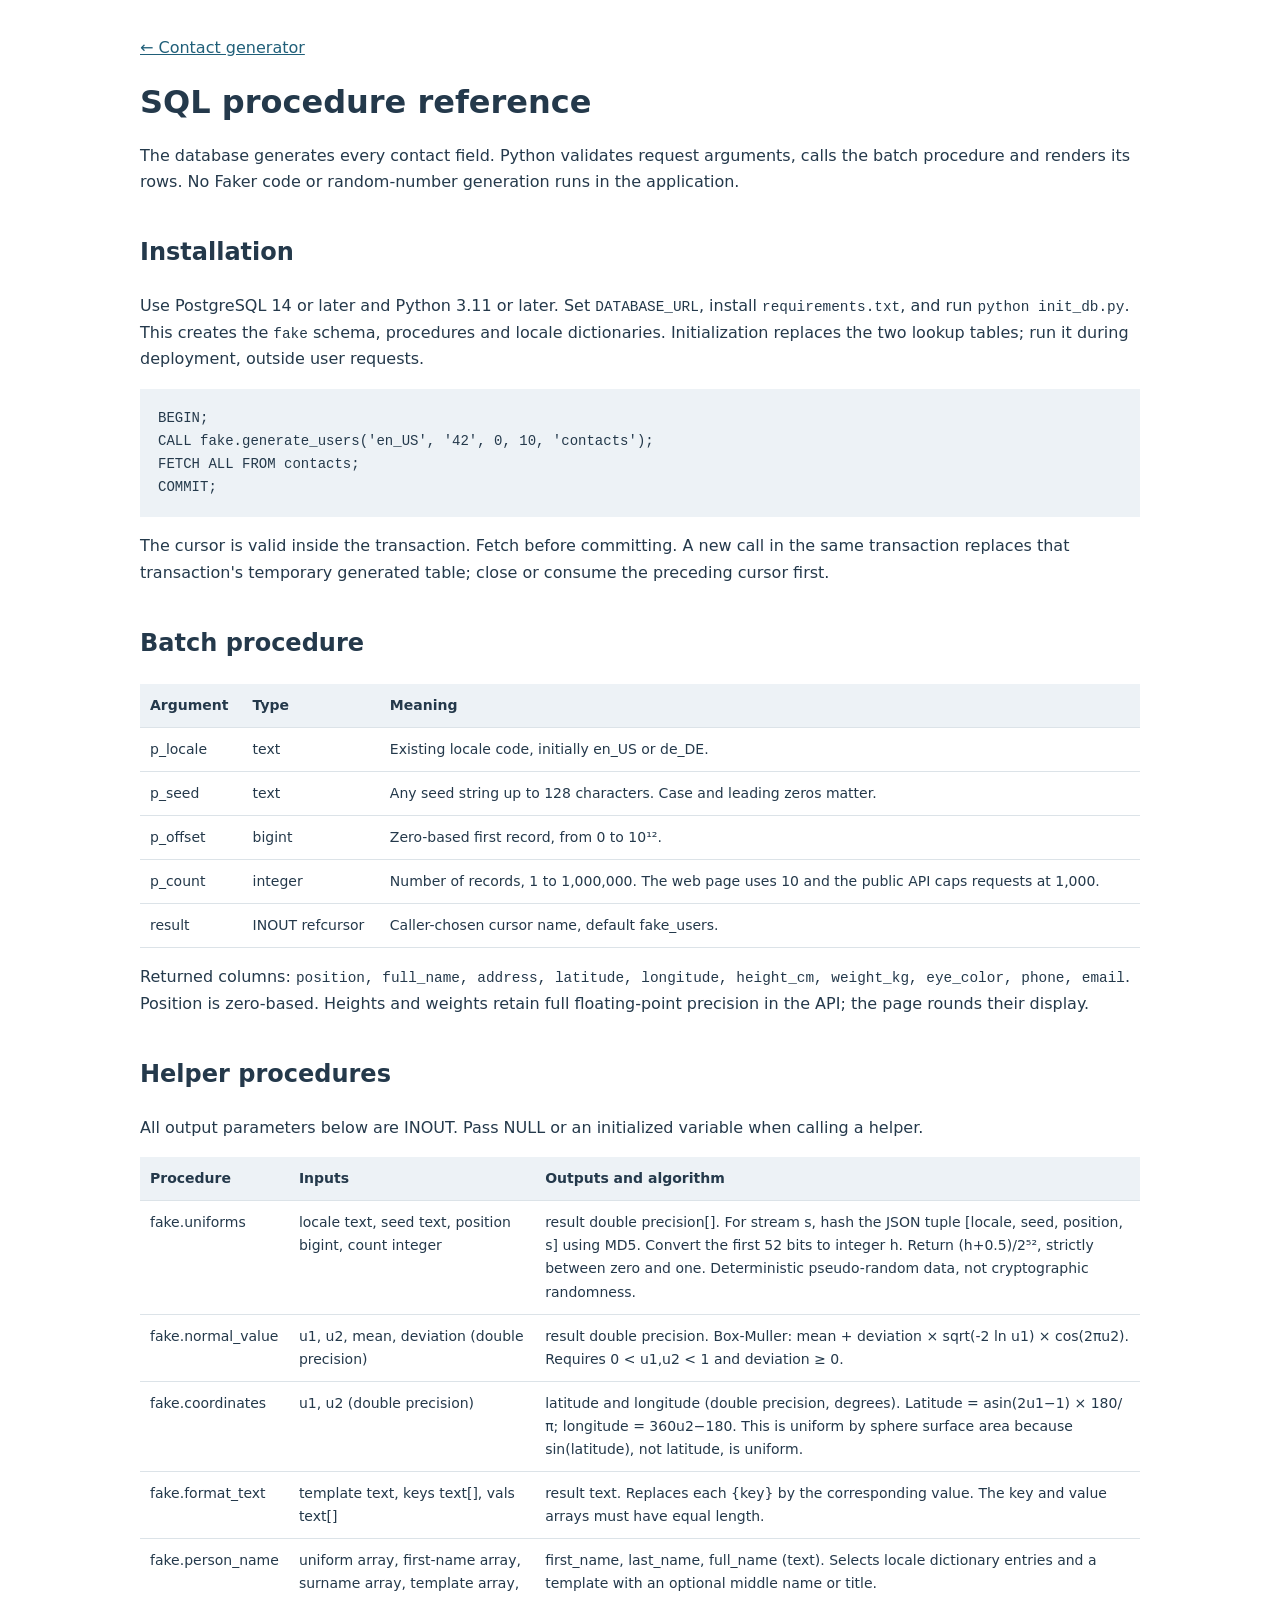
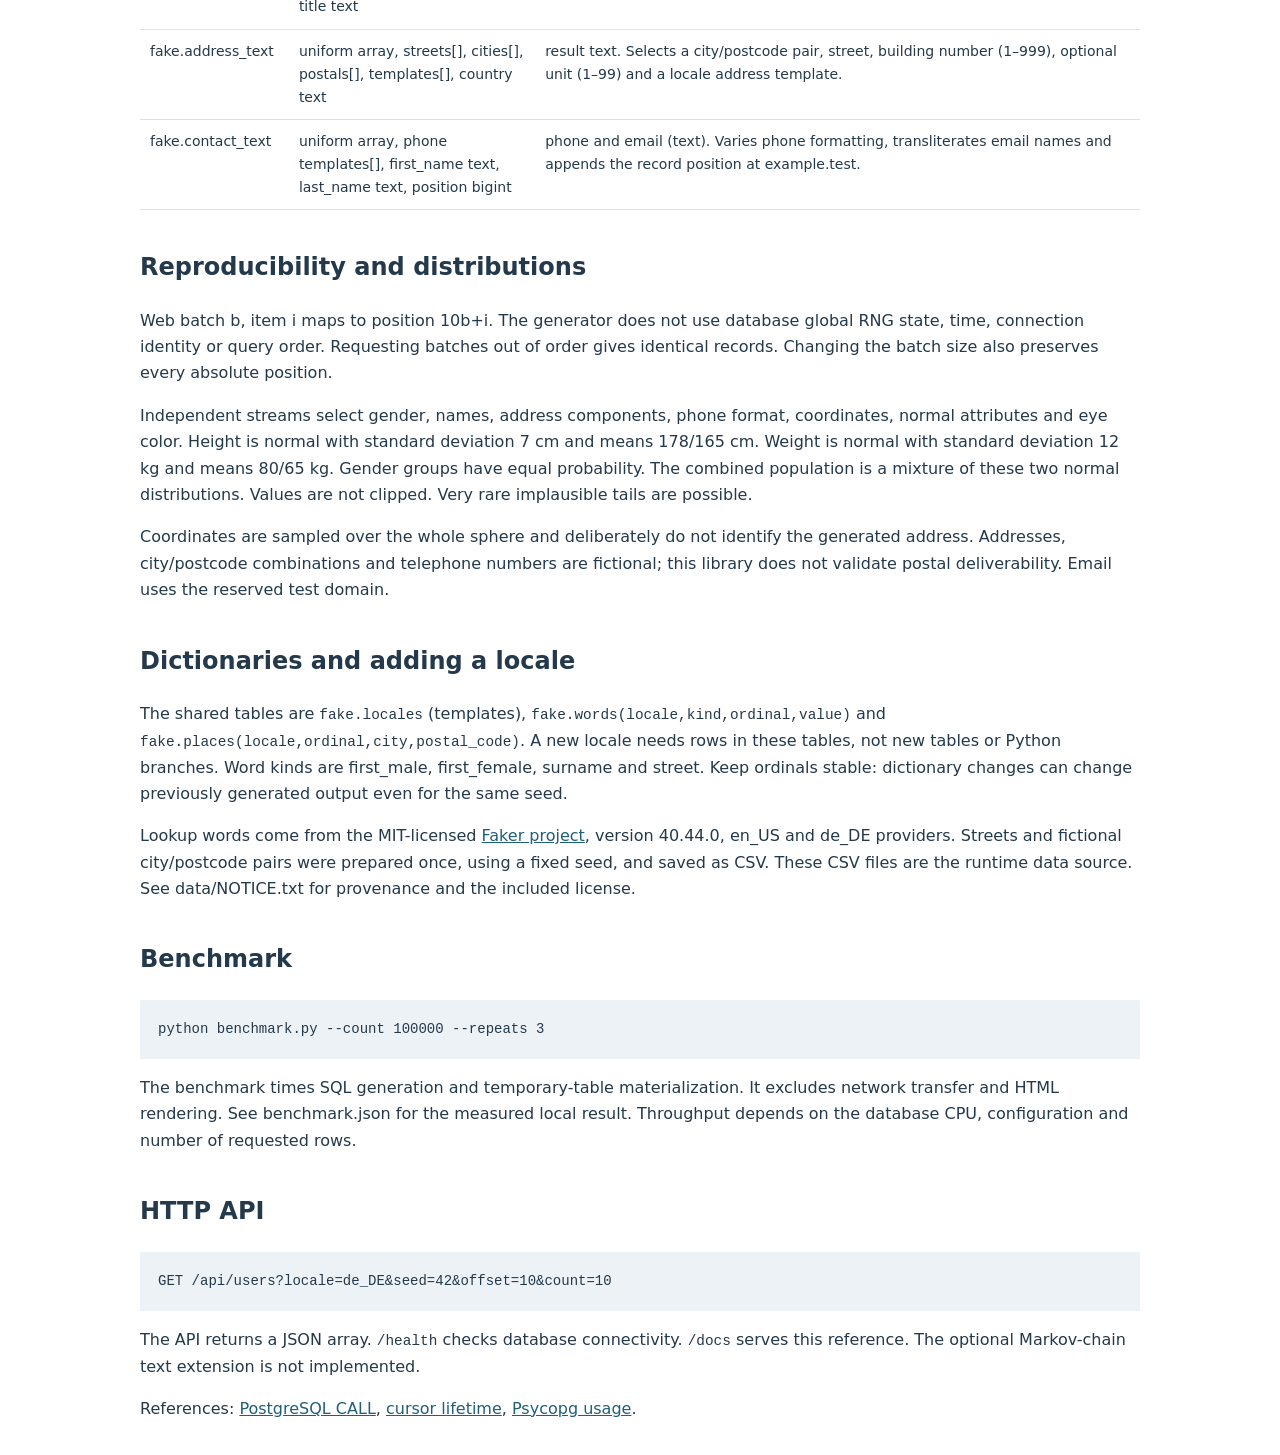
==== docs/procedures.html @ fea1db1f "Implement SQL contact generator" ====
<!doctype html><html lang="en"><head><meta charset="utf-8"><meta name="viewport" content="width=device-width, initial-scale=1"><title>SQL contact generator: procedure reference</title>
<style>body{font:16px/1.65 system-ui,sans-serif;color:#24394b;max-width:1000px;margin:35px auto;padding:0 22px}h1{line-height:1.2}h2{margin-top:38px}table{border-collapse:collapse;width:100%;font-size:14px}td,th{text-align:left;vertical-align:top;padding:10px;border-bottom:1px solid #dce3e8}th{background:#edf2f6}pre{background:#edf2f6;padding:18px;overflow:auto;font-size:14px}code{font-size:.9em}a{color:#205f79}</style></head><body>
<a href="/">← Contact generator</a><h1>SQL procedure reference</h1>
<p>The database generates every contact field. Python validates request arguments, calls the batch procedure and renders its rows. No Faker code or random-number generation runs in the application.</p>
<h2>Installation</h2><p>Use PostgreSQL 14 or later and Python 3.11 or later. Set <code>DATABASE_URL</code>, install <code>requirements.txt</code>, and run <code>python init_db.py</code>. This creates the <code>fake</code> schema, procedures and locale dictionaries. Initialization replaces the two lookup tables; run it during deployment, outside user requests.</p>
<pre>BEGIN;
CALL fake.generate_users('en_US', '42', 0, 10, 'contacts');
FETCH ALL FROM contacts;
COMMIT;</pre>
<p>The cursor is valid inside the transaction. Fetch before committing. A new call in the same transaction replaces that transaction's temporary generated table; close or consume the preceding cursor first.</p>
<h2>Batch procedure</h2><table><tr><th>Argument</th><th>Type</th><th>Meaning</th></tr>
<tr><td>p_locale</td><td>text</td><td>Existing locale code, initially en_US or de_DE.</td></tr>
<tr><td>p_seed</td><td>text</td><td>Any seed string up to 128 characters. Case and leading zeros matter.</td></tr>
<tr><td>p_offset</td><td>bigint</td><td>Zero-based first record, from 0 to 10¹².</td></tr>
<tr><td>p_count</td><td>integer</td><td>Number of records, 1 to 1,000,000. The web page uses 10 and the public API caps requests at 1,000.</td></tr>
<tr><td>result</td><td>INOUT refcursor</td><td>Caller-chosen cursor name, default fake_users.</td></tr></table>
<p>Returned columns: <code>position, full_name, address, latitude, longitude, height_cm, weight_kg, eye_color, phone, email</code>. Position is zero-based. Heights and weights retain full floating-point precision in the API; the page rounds their display.</p>
<h2>Helper procedures</h2><p>All output parameters below are INOUT. Pass NULL or an initialized variable when calling a helper.</p>
<table><tr><th>Procedure</th><th>Inputs</th><th>Outputs and algorithm</th></tr>
<tr><td>fake.uniforms</td><td>locale text, seed text, position bigint, count integer</td><td>result double precision[]. For stream s, hash the JSON tuple [locale, seed, position, s] using MD5. Convert the first 52 bits to integer h. Return (h+0.5)/2⁵², strictly between zero and one. Deterministic pseudo-random data, not cryptographic randomness.</td></tr>
<tr><td>fake.normal_value</td><td>u1, u2, mean, deviation (double precision)</td><td>result double precision. Box-Muller: mean + deviation × sqrt(-2 ln u1) × cos(2πu2). Requires 0 &lt; u1,u2 &lt; 1 and deviation ≥ 0.</td></tr>
<tr><td>fake.coordinates</td><td>u1, u2 (double precision)</td><td>latitude and longitude (double precision, degrees). Latitude = asin(2u1−1) × 180/π; longitude = 360u2−180. This is uniform by sphere surface area because sin(latitude), not latitude, is uniform.</td></tr>
<tr><td>fake.format_text</td><td>template text, keys text[], vals text[]</td><td>result text. Replaces each {key} by the corresponding value. The key and value arrays must have equal length.</td></tr>
<tr><td>fake.person_name</td><td>uniform array, first-name array, surname array, template array, title text</td><td>first_name, last_name, full_name (text). Selects locale dictionary entries and a template with an optional middle name or title.</td></tr>
<tr><td>fake.address_text</td><td>uniform array, streets[], cities[], postals[], templates[], country text</td><td>result text. Selects a city/postcode pair, street, building number (1–999), optional unit (1–99) and a locale address template.</td></tr>
<tr><td>fake.contact_text</td><td>uniform array, phone templates[], first_name text, last_name text, position bigint</td><td>phone and email (text). Varies phone formatting, transliterates email names and appends the record position at example.test.</td></tr></table>
<h2>Reproducibility and distributions</h2>
<p>Web batch b, item i maps to position 10b+i. The generator does not use database global RNG state, time, connection identity or query order. Requesting batches out of order gives identical records. Changing the batch size also preserves every absolute position.</p>
<p>Independent streams select gender, names, address components, phone format, coordinates, normal attributes and eye color. Height is normal with standard deviation 7 cm and means 178/165 cm. Weight is normal with standard deviation 12 kg and means 80/65 kg. Gender groups have equal probability. The combined population is a mixture of these two normal distributions. Values are not clipped. Very rare implausible tails are possible.</p>
<p>Coordinates are sampled over the whole sphere and deliberately do not identify the generated address. Addresses, city/postcode combinations and telephone numbers are fictional; this library does not validate postal deliverability. Email uses the reserved test domain.</p>
<h2>Dictionaries and adding a locale</h2>
<p>The shared tables are <code>fake.locales</code> (templates), <code>fake.words(locale,kind,ordinal,value)</code> and <code>fake.places(locale,ordinal,city,postal_code)</code>. A new locale needs rows in these tables, not new tables or Python branches. Word kinds are first_male, first_female, surname and street. Keep ordinals stable: dictionary changes can change previously generated output even for the same seed.</p>
<p>Lookup words come from the MIT-licensed <a href="https://github.com/joke2k/faker">Faker project</a>, version 40.44.0, en_US and de_DE providers. Streets and fictional city/postcode pairs were prepared once, using a fixed seed, and saved as CSV. These CSV files are the runtime data source. See data/NOTICE.txt for provenance and the included license.</p>
<h2>Benchmark</h2><pre>python benchmark.py --count 100000 --repeats 3</pre>
<p>The benchmark times SQL generation and temporary-table materialization. It excludes network transfer and HTML rendering. See benchmark.json for the measured local result. Throughput depends on the database CPU, configuration and number of requested rows.</p>
<h2>HTTP API</h2><pre>GET /api/users?locale=de_DE&amp;seed=42&amp;offset=10&amp;count=10</pre>
<p>The API returns a JSON array. <code>/health</code> checks database connectivity. <code>/docs</code> serves this reference. The optional Markov-chain text extension is not implemented.</p>
<p>References: <a href="https://www.postgresql.org/docs/current/sql-call.html">PostgreSQL CALL</a>, <a href="https://www.postgresql.org/docs/current/plpgsql-cursors.html">cursor lifetime</a>, <a href="https://www.psycopg.org/psycopg3/docs/basic/usage.html">Psycopg usage</a>.</p>
</body></html>
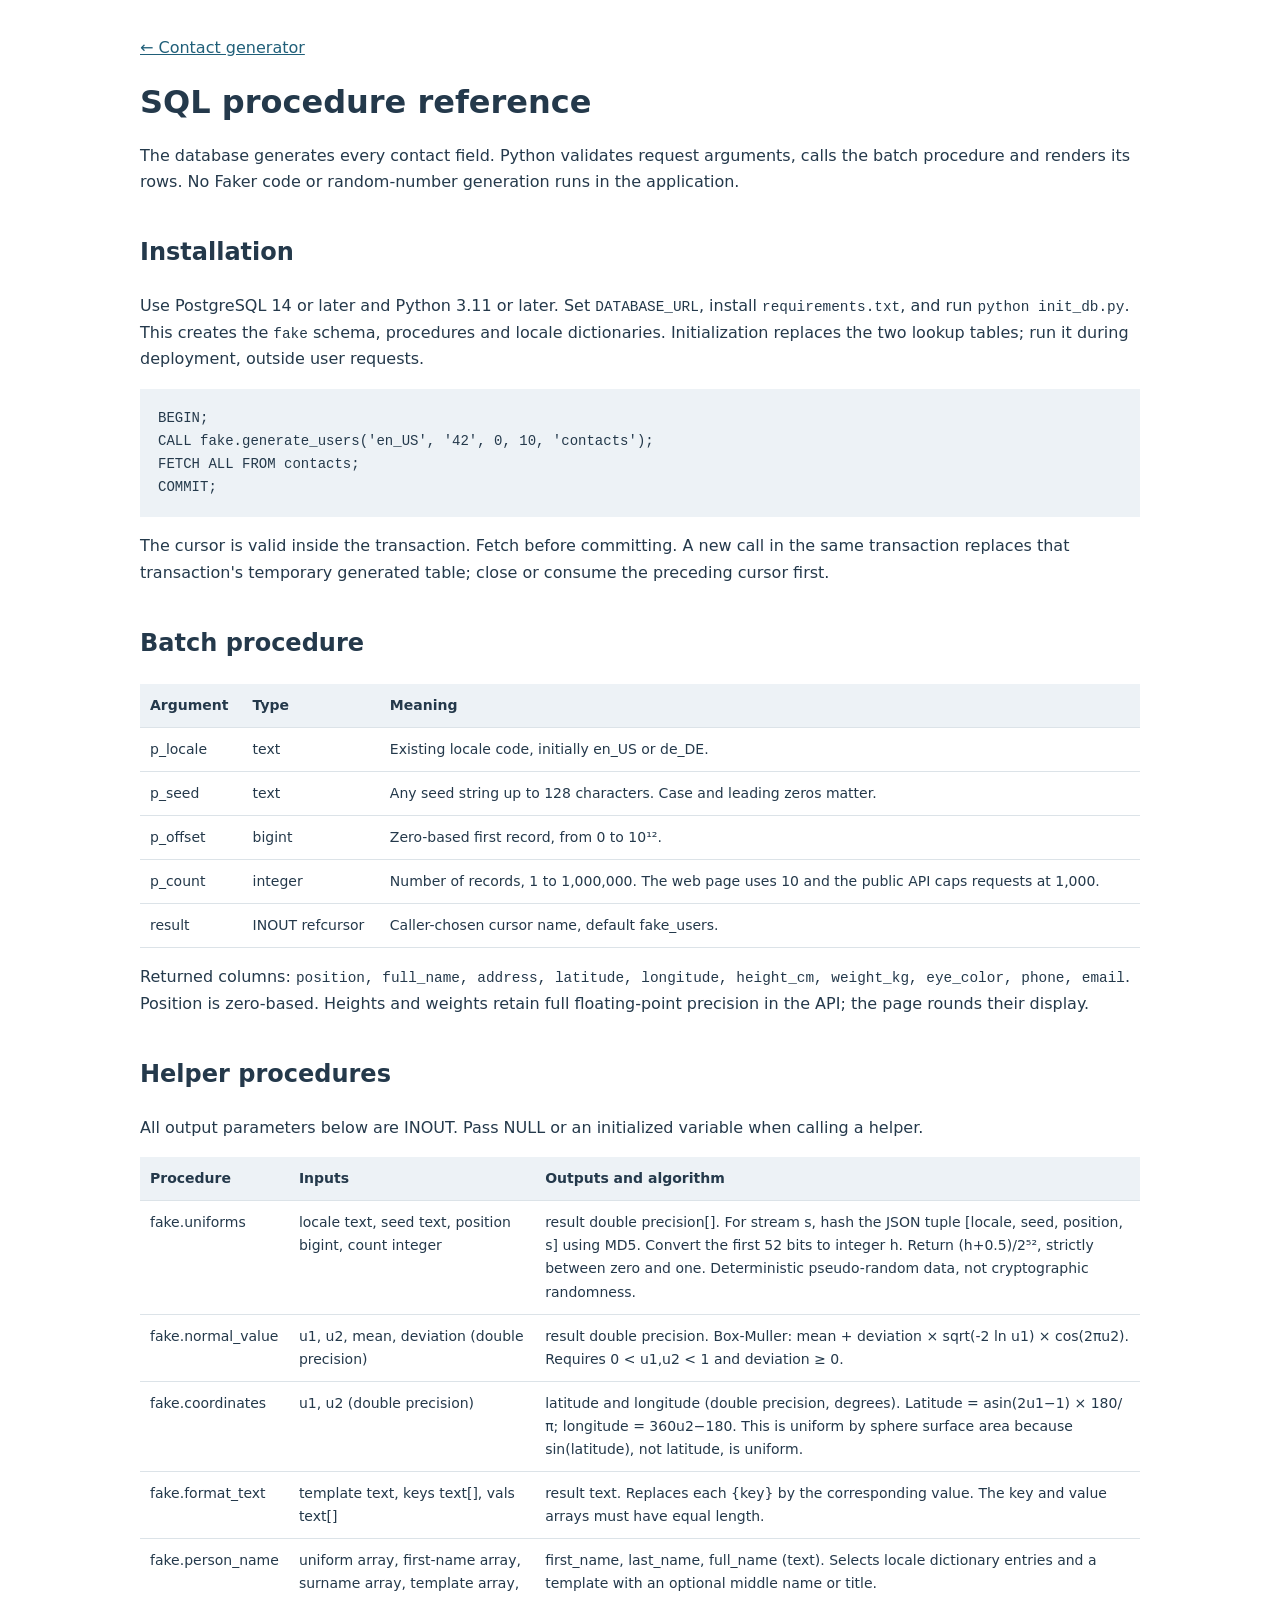
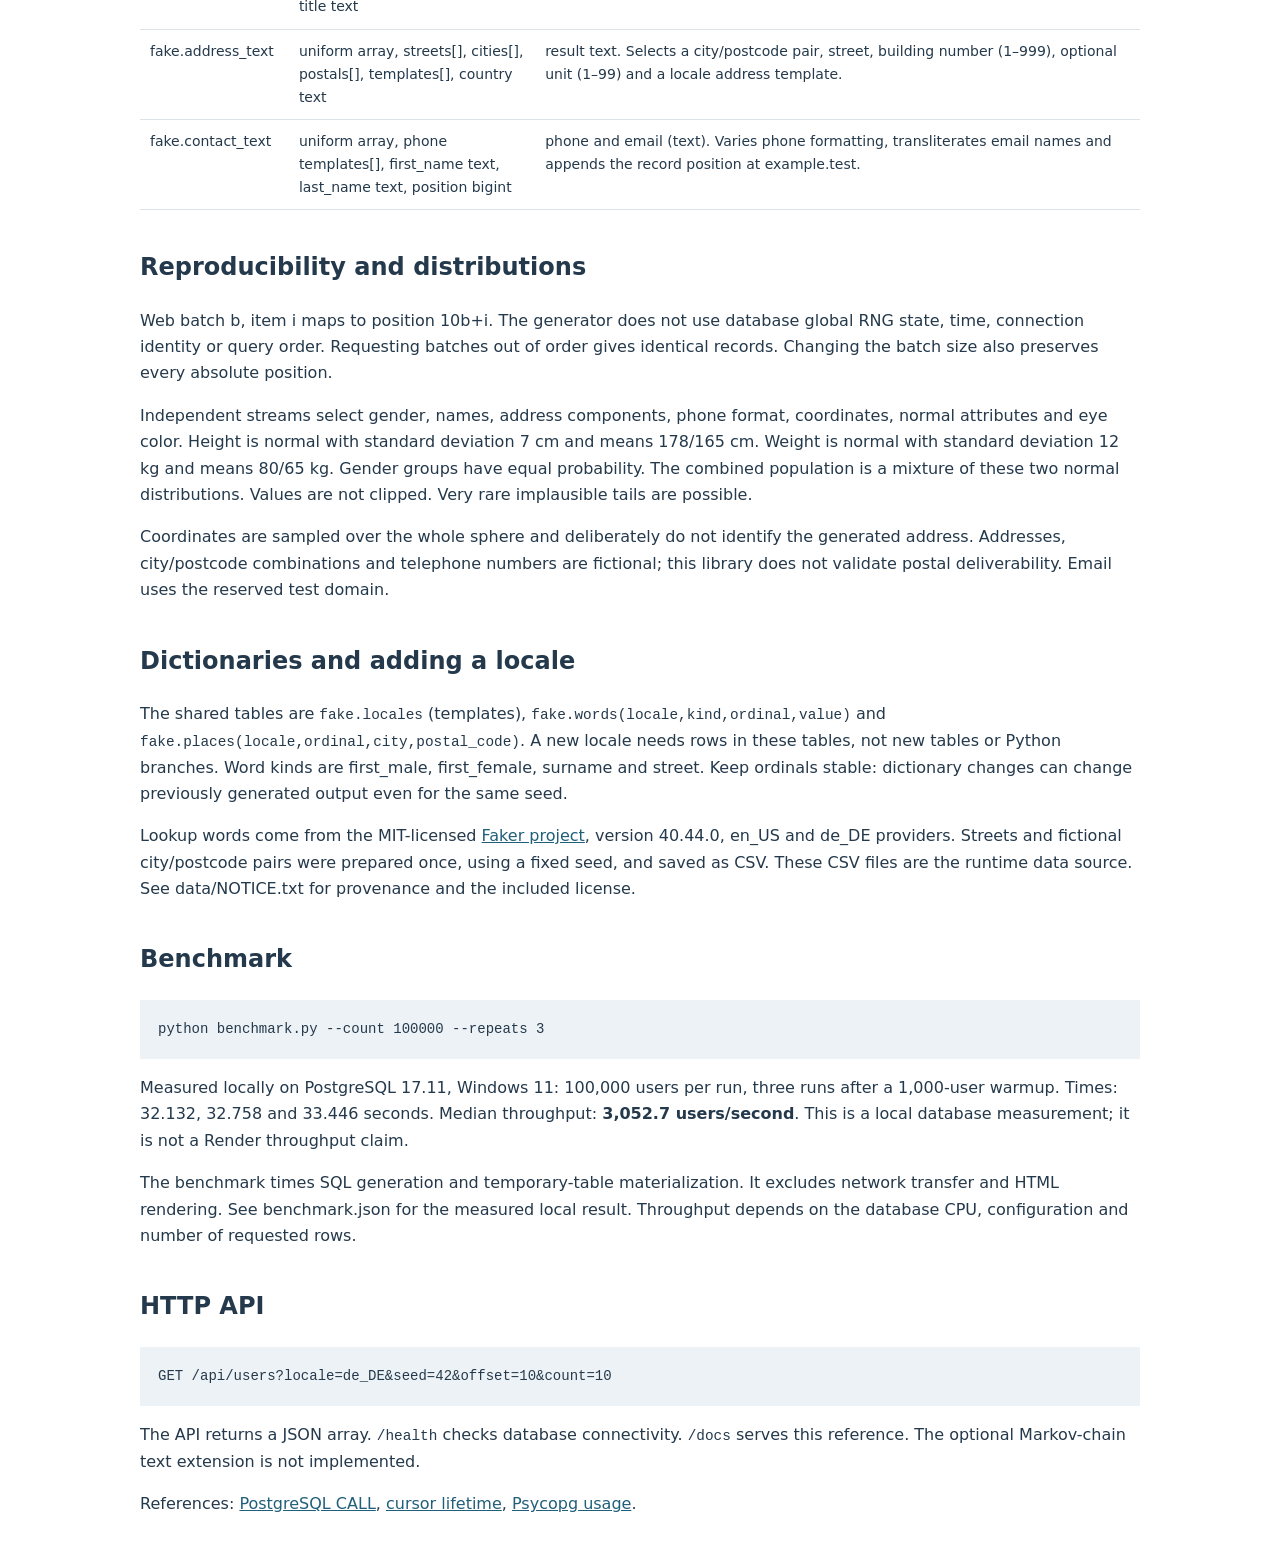
==== commit fefddf79: "Implement SQL contact generator" ====
--- a/docs/procedures.html
+++ b/docs/procedures.html
@@ -32,6 +32,7 @@
 <p>The shared tables are <code>fake.locales</code> (templates), <code>fake.words(locale,kind,ordinal,value)</code> and <code>fake.places(locale,ordinal,city,postal_code)</code>. A new locale needs rows in these tables, not new tables or Python branches. Word kinds are first_male, first_female, surname and street. Keep ordinals stable: dictionary changes can change previously generated output even for the same seed.</p>
 <p>Lookup words come from the MIT-licensed <a href="https://github.com/joke2k/faker">Faker project</a>, version 40.44.0, en_US and de_DE providers. Streets and fictional city/postcode pairs were prepared once, using a fixed seed, and saved as CSV. These CSV files are the runtime data source. See data/NOTICE.txt for provenance and the included license.</p>
 <h2>Benchmark</h2><pre>python benchmark.py --count 100000 --repeats 3</pre>
+<p>Measured locally on PostgreSQL 17.11, Windows 11: 100,000 users per run, three runs after a 1,000-user warmup. Times: 32.132, 32.758 and 33.446 seconds. Median throughput: <strong>3,052.7 users/second</strong>. This is a local database measurement; it is not a Render throughput claim.</p>
 <p>The benchmark times SQL generation and temporary-table materialization. It excludes network transfer and HTML rendering. See benchmark.json for the measured local result. Throughput depends on the database CPU, configuration and number of requested rows.</p>
 <h2>HTTP API</h2><pre>GET /api/users?locale=de_DE&amp;seed=42&amp;offset=10&amp;count=10</pre>
 <p>The API returns a JSON array. <code>/health</code> checks database connectivity. <code>/docs</code> serves this reference. The optional Markov-chain text extension is not implemented.</p>
